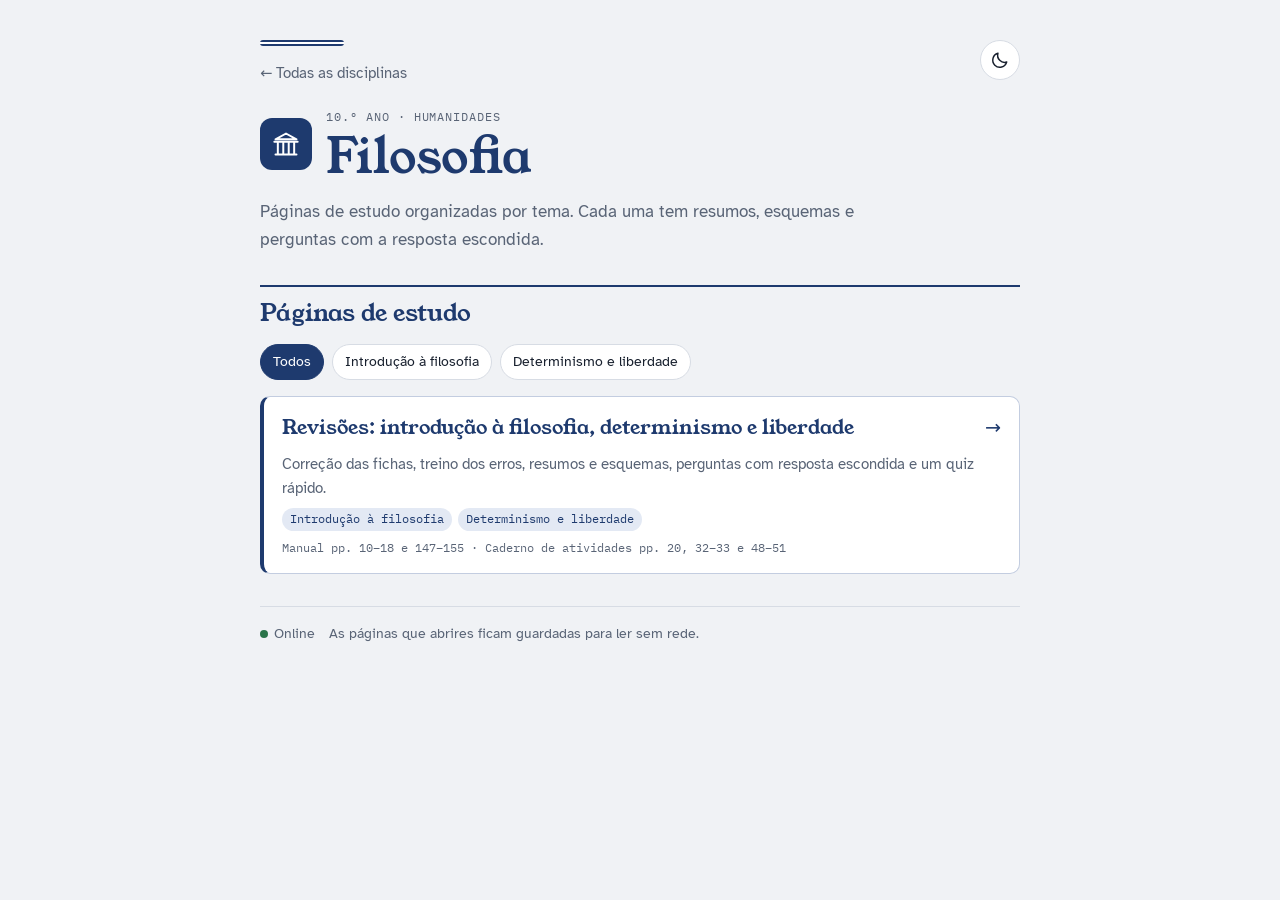
==== filosofia/index.html @ 0bdfbd83 "Primeiras provas de Geografia e Filosofia" ====
<!doctype html>
<html lang="pt-PT">
<head>
<meta charset="utf-8">
<meta name="viewport" content="width=device-width, initial-scale=1, viewport-fit=cover">
<script>try{document.documentElement.setAttribute("data-theme",localStorage.getItem("isa-tema")==="dark"?"dark":"light")}catch(e){document.documentElement.setAttribute("data-theme","light")}</script>
<title>Filosofia · Estudo da Isa</title>
<meta name="theme-color" content="#F0F2F5">
<link rel="manifest" href="/manifest.webmanifest">
<link rel="icon" href="/icone.svg" type="image/svg+xml">
<link rel="apple-touch-icon" href="/apple-touch-icon.png">
<link rel="preconnect" href="https://fonts.googleapis.com">
<link rel="preconnect" href="https://fonts.gstatic.com" crossorigin>
<link rel="stylesheet" href="https://fonts.googleapis.com/css2?family=Young+Serif&family=Atkinson+Hyperlegible:ital,wght@0,400;0,700;1,400&family=IBM+Plex+Mono:wght@400;500&display=swap">
<link rel="stylesheet" href="/estilo.css">
<script src="/tema.js" defer></script>
</head>
<body class="filo">
<div class="wrap">
  <header class="top">
    <a class="back" href="/">← Todas as disciplinas</a>
    <div class="subject-head">
      <span class="ico" aria-hidden="true">
        <svg viewBox="0 0 24 24" fill="none" stroke="currentColor" stroke-width="1.7" stroke-linecap="round" stroke-linejoin="round"><path d="M3 21h18M5 21V10M9.67 21V10M14.33 21V10M19 21V10M2 10h20M12 3 3 8h18z"/></svg>
      </span>
      <div>
        <span class="eyebrow">10.º ano · Humanidades</span>
        <h1>Filosofia</h1>
      </div>
    </div>
    <p class="lede">Páginas de estudo organizadas por tema. Cada uma tem resumos, esquemas e perguntas com a resposta escondida.</p>
  </header>

  <section style="display:grid;gap:16px" aria-labelledby="pag">
    <div class="section-label"><h2 id="pag">Páginas de estudo</h2></div>
    <div class="filters" role="group" aria-label="Filtrar por tema" hidden></div>

    <!-- Para acrescentar uma página: copiar um <li>, mudar o href, o título e os temas (separados por "|"). -->
    <ul class="pages">
      <li class="page" data-temas="Introdução à filosofia|Determinismo e liberdade">
        <a href="/filosofia/revisoes-introducao-determinismo-liberdade.html"
           data-study="Revisões: introdução à filosofia, determinismo e liberdade" data-subject="Filosofia" data-cls="filo">
          <span class="row">
            <h3>Revisões: introdução à filosofia, determinismo e liberdade</h3>
            <span class="go" aria-hidden="true">→</span>
          </span>
          <p>Correção das fichas, treino dos erros, resumos e esquemas, perguntas com resposta escondida e um quiz rápido.</p>
          <span class="tags"><span class="tag">Introdução à filosofia</span><span class="tag">Determinismo e liberdade</span></span>
          <span class="meta">Manual pp. 10–18 e 147–155 · Caderno de atividades pp. 20, 32–33 e 48–51</span>
        </a>
      </li>
    </ul>
  </section>

  <footer>
    <span id="net"></span>
    <span>As páginas que abrires ficam guardadas para ler sem rede.</span>
  </footer>
</div>
<script src="/portal.js"></script>
</body>
</html>
---- estilo.css ----
/* Portal de estudo da Isa — estilos partilhados (mesma família visual das páginas de revisões). */
:root{
  --paper:#F0F2F5; --card:#FFFFFF; --ink:#18202E; --muted:#596476; --line:#D7DCE4;
  --accent:#2B4C8C; --accent-soft:#E2E8F4; --ok:#2A7449;
  /* Filosofia: azul-escuro e branco */
  --filo:#1E3A6E; --filo-soft:#E3E9F4; --filo-line:#C3CDE0; --filo-2:#FFFFFF; --filo-solid:#1E3A6E; --filo-on:#FFFFFF;
  /* Geografia: azul e amarelo */
  --geo:#1F62B5; --geo-soft:#DDEAF8; --geo-line:#BCD1EE; --geo-2:#F2C230; --geo-solid:#1F62B5; --geo-on:#FFD84D;
  --display:"Young Serif", Georgia, "Times New Roman", serif;
  --body:"Atkinson Hyperlegible", "Segoe UI", system-ui, sans-serif;
  --mono:"IBM Plex Mono", ui-monospace, Menlo, Consolas, monospace;
}
/* Modo escuro: só quando escolhido no botão (o claro é o padrão). */
:root[data-theme="dark"]{
  --paper:#10141B; --card:#181F2A; --ink:#E5E9F0; --muted:#9AA4B5; --line:#2A3341;
  --accent:#9DB4E8; --accent-soft:#1F2A44; --ok:#72C597;
  --filo:#B4C7EE; --filo-soft:#1B2840; --filo-line:#2C3A57; --filo-2:#F4F6FB; --filo-solid:#24427A; --filo-on:#FFFFFF;
  --geo:#7DB3F5; --geo-soft:#142A45; --geo-line:#2A4363; --geo-2:#F4C842; --geo-solid:#1F5FAE; --geo-on:#FFD84D;
  color-scheme:dark;
}
*{box-sizing:border-box}
[hidden]{display:none!important}
html{padding-top:env(safe-area-inset-top,0px);padding-bottom:env(safe-area-inset-bottom,0px)}
body{margin:0;background:var(--paper);color:var(--ink);font-family:var(--body);font-size:17px;line-height:1.6;
  padding-left:max(16px, env(safe-area-inset-left, 0px));padding-right:max(16px, env(safe-area-inset-right, 0px))}
.wrap{max-width:760px;margin:0 auto;padding-block:40px 80px;display:grid;gap:32px}
h1,h2,h3{font-family:var(--display);font-weight:400;text-wrap:balance;line-height:1.2;margin:0}
h1{font-size:clamp(2.1rem,6vw,3rem)}
h2{font-size:1.5rem}
h3{font-size:1.2rem}
p{margin:0}
a{color:inherit}
a:focus-visible,button:focus-visible{outline:2px solid var(--c, var(--accent));outline-offset:2px}
button{font:inherit;cursor:pointer}
.eyebrow{font-family:var(--mono);font-size:.75rem;letter-spacing:.08em;text-transform:uppercase;color:var(--muted)}
.lede{color:var(--muted);max-width:60ch}
header.top{display:grid;gap:12px}
/* Faixa de cor no topo: no portal junta as cores das disciplinas; nas disciplinas usa as suas. */
header.top::before{content:"";display:block;width:84px;height:6px;border-radius:3px;
  background:linear-gradient(90deg,var(--filo-solid) 0 25%,var(--filo-2) 25% 50%,var(--geo-solid) 50% 75%,var(--geo-2) 75%);
  box-shadow:0 0 0 1px var(--line)}
body.filo header.top::before,body.geo header.top::before{background:var(--stripe);box-shadow:none}
body.filo :is(h1,h2,h3),body.geo :is(h1,h2,h3){color:var(--c)}
.back{justify-self:start;font-size:.92rem;text-decoration:none;color:var(--muted);padding:4px 0}
.back:hover{color:var(--ink)}

/* Disciplina (cor) */
/* --c: cor principal (texto e traços) · --c-soft: fundo suave · --c2: segunda cor
   --c-solid / --c-on: bloco cheio e o que vai por cima dele · --stripe: faixa com as duas cores */
.filo{--c:var(--filo);--c-soft:var(--filo-soft);--c-line:var(--filo-line);--c2:var(--filo-2);--c-solid:var(--filo-solid);--c-on:var(--filo-on);
  --stripe:linear-gradient(var(--filo-solid) 0 38%,var(--filo-2) 38% 62%,var(--filo-solid) 62%)}
.geo{--c:var(--geo);--c-soft:var(--geo-soft);--c-line:var(--geo-line);--c2:var(--geo-2);--c-solid:var(--geo-solid);--c-on:var(--geo-on);
  --stripe:linear-gradient(90deg,var(--geo-solid) 0 66%,var(--geo-2) 66%)}

/* Continuar */
.resume{display:flex;gap:14px;align-items:center;text-decoration:none;background:var(--card);
  border:1px solid var(--c-line, var(--line));border-left:4px solid var(--c, var(--accent));border-radius:10px;padding:14px 18px}
.resume:hover{border-color:var(--c, var(--accent))}
.resume .t{display:grid;gap:2px;min-width:0}
.resume b{font-weight:700;overflow-wrap:anywhere}
.resume .go{margin-left:auto;font-size:1.3rem;color:var(--c, var(--accent))}

/* Grelha de disciplinas */
.section-label{display:flex;align-items:baseline;gap:10px;border-top:2px solid var(--c, var(--ink));padding-top:12px}
.subjects{display:grid;grid-template-columns:repeat(auto-fill,minmax(240px,1fr));gap:14px}
.subject{display:grid;gap:10px;align-content:start;text-decoration:none;background:var(--card);
  border:1px solid var(--c-line);border-radius:12px;padding:20px;position:relative;overflow:hidden;min-height:170px}
.subject::before{content:"";position:absolute;inset:0 0 auto;height:7px;background:var(--stripe)}
.subject:hover{border-color:var(--c)}
.subject .ico{width:44px;height:44px;border-radius:10px;background:var(--c-solid);color:var(--c-on);display:grid;place-items:center}
.subject .ico svg{width:24px;height:24px}
.subject h2{font-size:1.6rem;color:var(--c)}
.subject p{color:var(--muted);font-size:.95rem}
.subject .count{font-family:var(--mono);font-size:.75rem;color:var(--c);margin-top:auto}

/* Página de disciplina */
.subject-head{display:flex;gap:14px;align-items:center}
.subject-head .ico{width:52px;height:52px;border-radius:12px;background:var(--c-solid);color:var(--c-on);display:grid;place-items:center;flex:none}
.subject-head .ico svg{width:28px;height:28px}
.filters{display:flex;flex-wrap:wrap;gap:8px}
.chip{font-size:.88rem;padding:6px 12px;border-radius:999px;border:1px solid var(--line);background:var(--card);color:var(--ink)}
.chip:hover{border-color:var(--c, var(--accent))}
.chip[aria-pressed="true"]{background:var(--c-solid, var(--ink));color:var(--c-on, var(--paper));border-color:var(--c-solid, var(--ink))}
.pages{list-style:none;margin:0;padding:0;display:grid;gap:12px}
.page a{display:grid;gap:8px;text-decoration:none;background:var(--card);border:1px solid var(--c-line);
  border-left:4px solid var(--c);border-radius:10px;padding:16px 18px}
.page a:hover{border-color:var(--c)}
.page .row{display:flex;gap:10px;align-items:baseline}
.page h3{font-size:1.25rem}
.page .go{margin-left:auto;color:var(--c);font-size:1.2rem}
.page p{color:var(--muted);font-size:.95rem}
.tags{display:flex;flex-wrap:wrap;gap:6px}
.tag{font-family:var(--mono);font-size:.72rem;padding:2px 8px;border-radius:999px;background:var(--c-soft);color:var(--c)}
.meta{font-family:var(--mono);font-size:.72rem;color:var(--muted)}
.empty{background:var(--card);border:1px dashed var(--c-line, var(--line));border-radius:10px;padding:22px;color:var(--muted);display:grid;gap:6px}
.empty b{color:var(--ink)}

footer{color:var(--muted);font-size:.85rem;display:flex;flex-wrap:wrap;gap:6px 14px;align-items:center;border-top:1px solid var(--line);padding-top:16px}
footer .dot{width:8px;height:8px;border-radius:50%;background:var(--muted);display:inline-block;margin-right:6px}
footer .dot.on{background:var(--ok)}
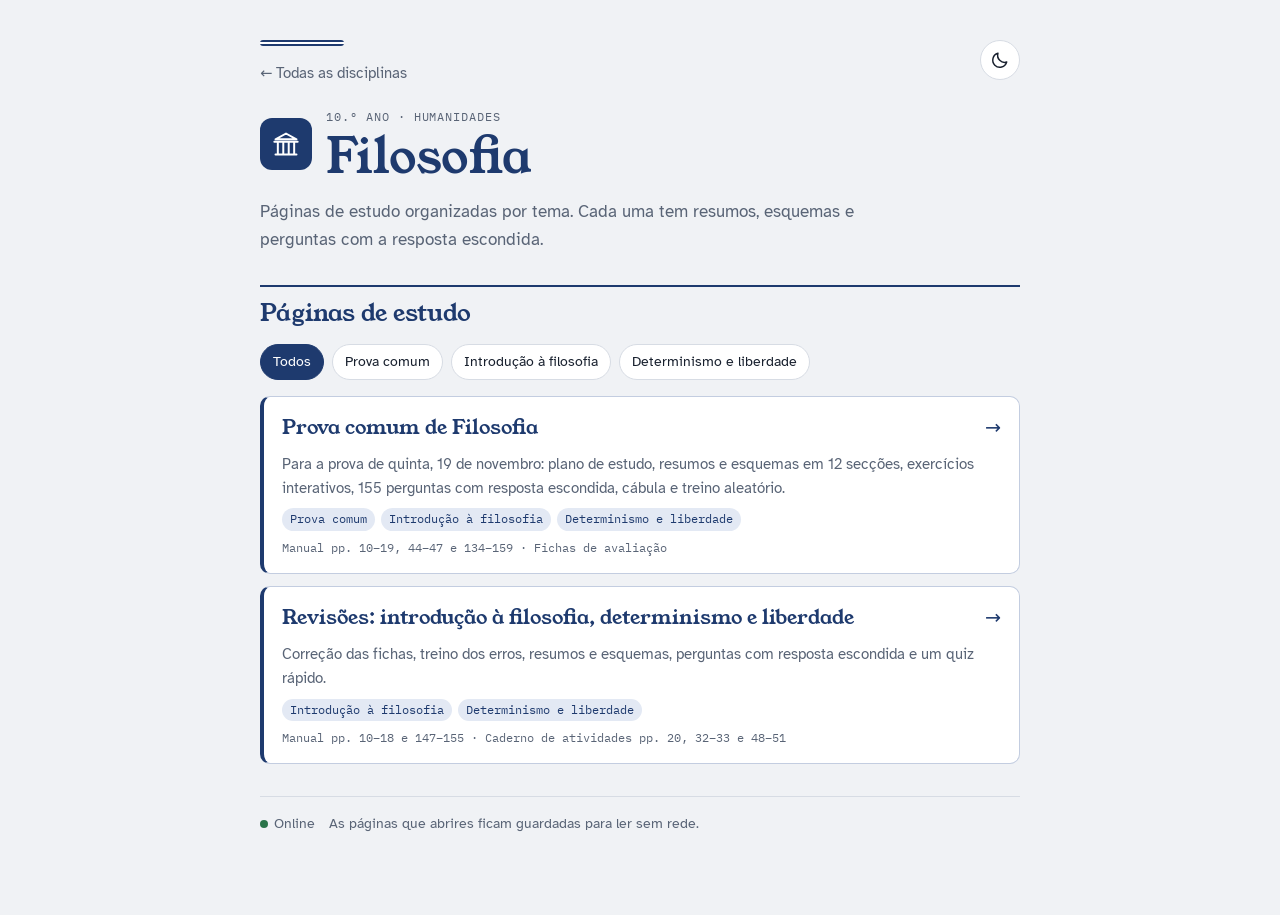
==== commit 2fd35709: "Filosofia: página de estudo para a prova comum Nova página com plano de estudo, resumos, widgets int" ====
--- a/filosofia/index.html
+++ b/filosofia/index.html
@@ -37,6 +37,18 @@
 
     <!-- Para acrescentar uma página: copiar um <li>, mudar o href, o título e os temas (separados por "|"). -->
     <ul class="pages">
+      <li class="page" data-temas="Prova comum|Introdução à filosofia|Determinismo e liberdade">
+        <a href="/filosofia/prova-comum-filosofia.html"
+           data-study="Prova comum de Filosofia" data-subject="Filosofia" data-cls="filo">
+          <span class="row">
+            <h3>Prova comum de Filosofia</h3>
+            <span class="go" aria-hidden="true">→</span>
+          </span>
+          <p>Para a prova de quinta, 19 de novembro: plano de estudo, resumos e esquemas em 12 secções, exercícios interativos, 155 perguntas com resposta escondida, cábula e treino aleatório.</p>
+          <span class="tags"><span class="tag">Prova comum</span><span class="tag">Introdução à filosofia</span><span class="tag">Determinismo e liberdade</span></span>
+          <span class="meta">Manual pp. 10–19, 44–47 e 134–159 · Fichas de avaliação</span>
+        </a>
+      </li>
       <li class="page" data-temas="Introdução à filosofia|Determinismo e liberdade">
         <a href="/filosofia/revisoes-introducao-determinismo-liberdade.html"
            data-study="Revisões: introdução à filosofia, determinismo e liberdade" data-subject="Filosofia" data-cls="filo">
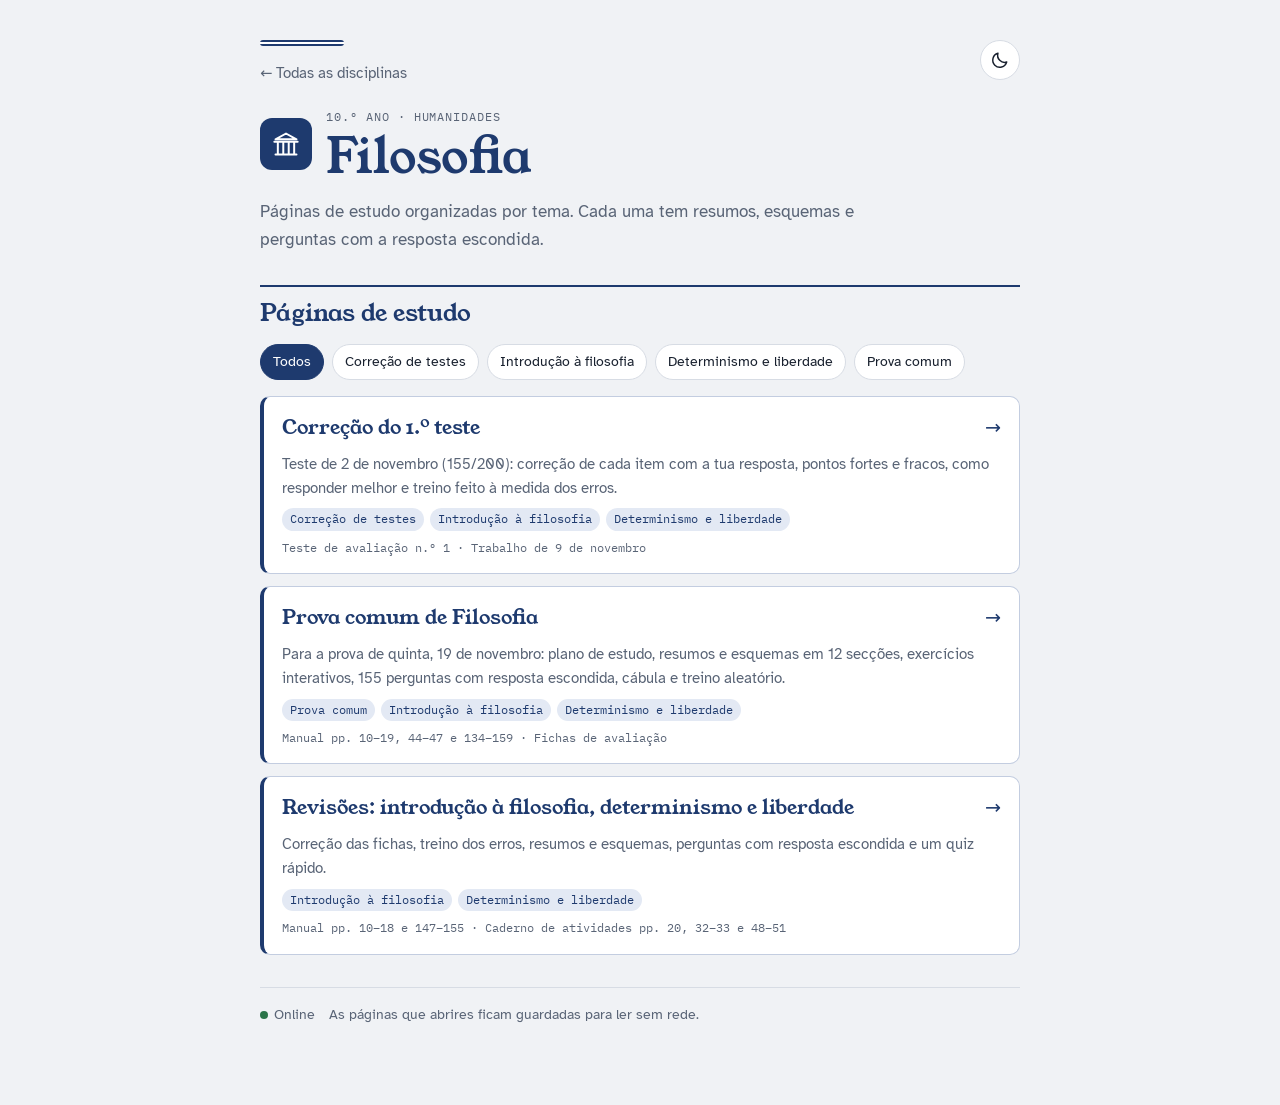
==== commit c1780f48: "Filosofia: correção do 1.º teste com pontos fortes e fracos e treino dos erros Co-Authored-By: Claud" ====
--- a/filosofia/index.html
+++ b/filosofia/index.html
@@ -37,6 +37,18 @@
 
     <!-- Para acrescentar uma página: copiar um <li>, mudar o href, o título e os temas (separados por "|"). -->
     <ul class="pages">
+      <li class="page" data-temas="Correção de testes|Introdução à filosofia|Determinismo e liberdade">
+        <a href="/filosofia/correcao-teste-1.html"
+           data-study="Correção do 1.º teste" data-subject="Filosofia" data-cls="filo">
+          <span class="row">
+            <h3>Correção do 1.º teste</h3>
+            <span class="go" aria-hidden="true">→</span>
+          </span>
+          <p>Teste de 2 de novembro (155/200): correção de cada item com a tua resposta, pontos fortes e fracos, como responder melhor e treino feito à medida dos erros.</p>
+          <span class="tags"><span class="tag">Correção de testes</span><span class="tag">Introdução à filosofia</span><span class="tag">Determinismo e liberdade</span></span>
+          <span class="meta">Teste de avaliação n.º 1 · Trabalho de 9 de novembro</span>
+        </a>
+      </li>
       <li class="page" data-temas="Prova comum|Introdução à filosofia|Determinismo e liberdade">
         <a href="/filosofia/prova-comum-filosofia.html"
            data-study="Prova comum de Filosofia" data-subject="Filosofia" data-cls="filo">
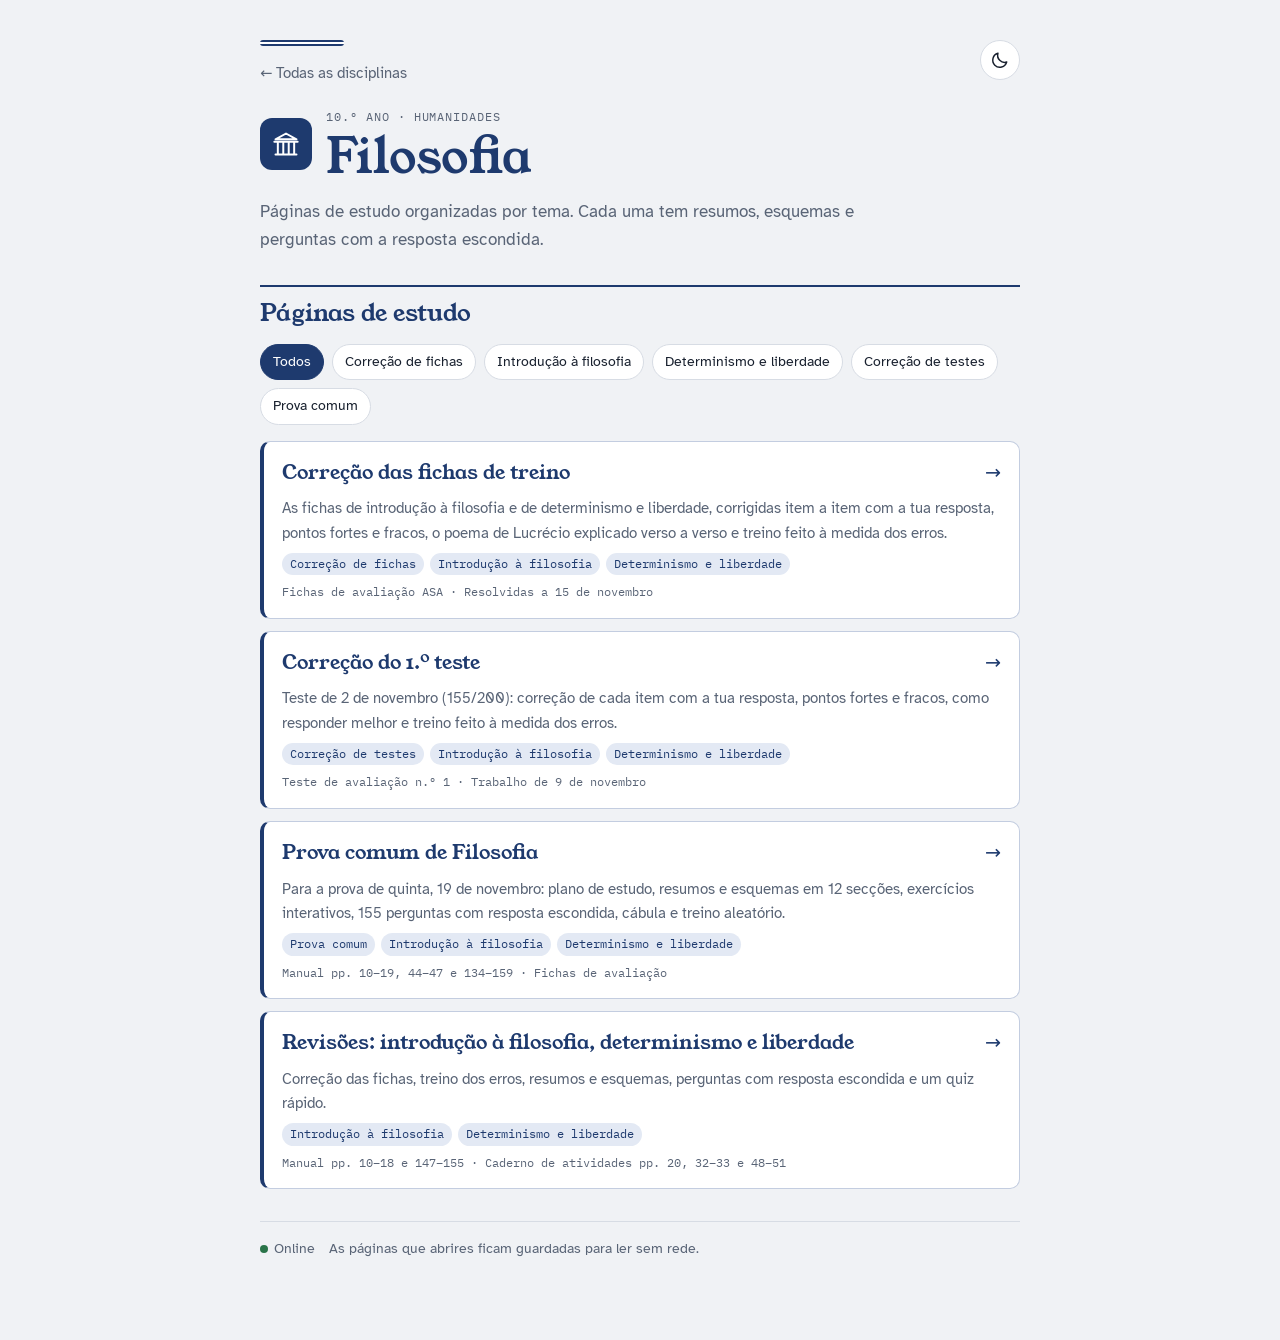
==== commit 11875907: "Filosofia: correção das fichas de treino com pontos fortes e fracos e treino dos erros Co-Authored-B" ====
--- a/filosofia/index.html
+++ b/filosofia/index.html
@@ -37,6 +37,18 @@
 
     <!-- Para acrescentar uma página: copiar um <li>, mudar o href, o título e os temas (separados por "|"). -->
     <ul class="pages">
+      <li class="page" data-temas="Correção de fichas|Introdução à filosofia|Determinismo e liberdade">
+        <a href="/filosofia/correcao-fichas-treino.html"
+           data-study="Correção das fichas de treino" data-subject="Filosofia" data-cls="filo">
+          <span class="row">
+            <h3>Correção das fichas de treino</h3>
+            <span class="go" aria-hidden="true">→</span>
+          </span>
+          <p>As fichas de introdução à filosofia e de determinismo e liberdade, corrigidas item a item com a tua resposta, pontos fortes e fracos, o poema de Lucrécio explicado verso a verso e treino feito à medida dos erros.</p>
+          <span class="tags"><span class="tag">Correção de fichas</span><span class="tag">Introdução à filosofia</span><span class="tag">Determinismo e liberdade</span></span>
+          <span class="meta">Fichas de avaliação ASA · Resolvidas a 15 de novembro</span>
+        </a>
+      </li>
       <li class="page" data-temas="Correção de testes|Introdução à filosofia|Determinismo e liberdade">
         <a href="/filosofia/correcao-teste-1.html"
            data-study="Correção do 1.º teste" data-subject="Filosofia" data-cls="filo">
